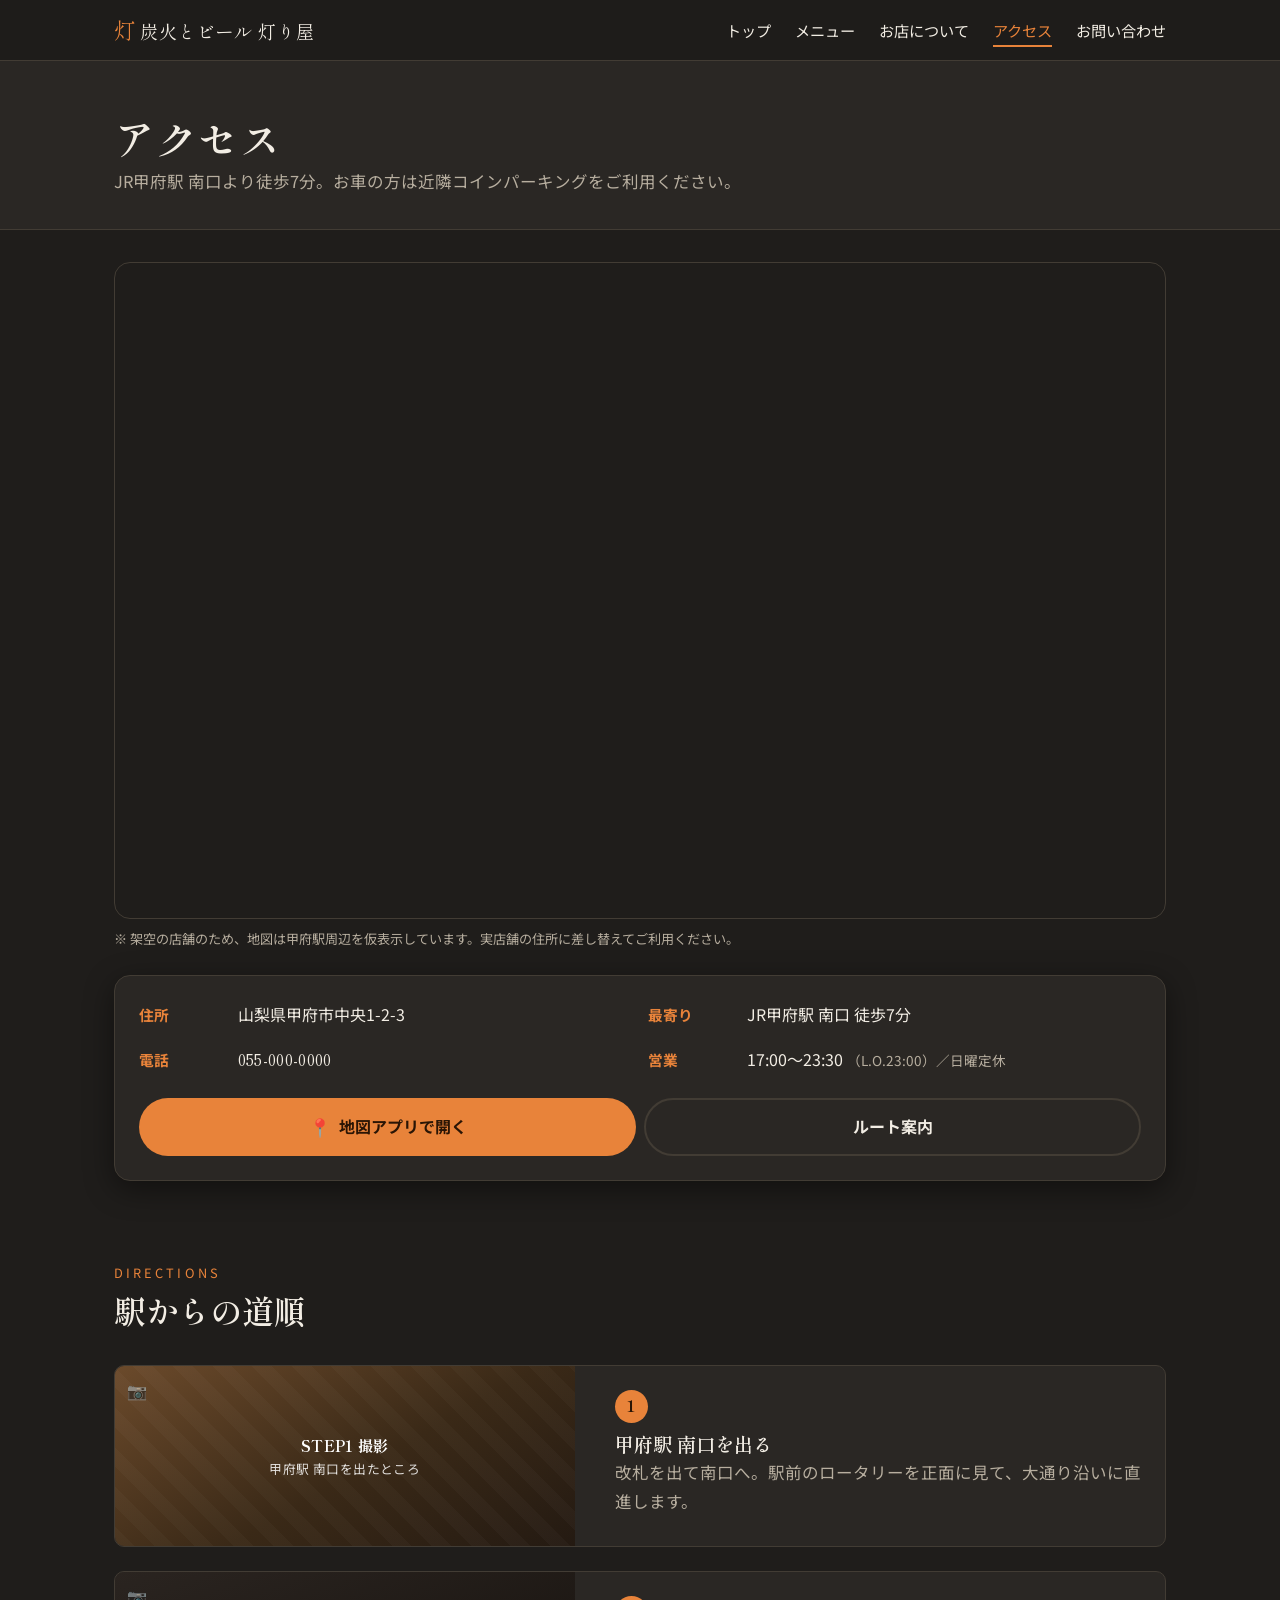
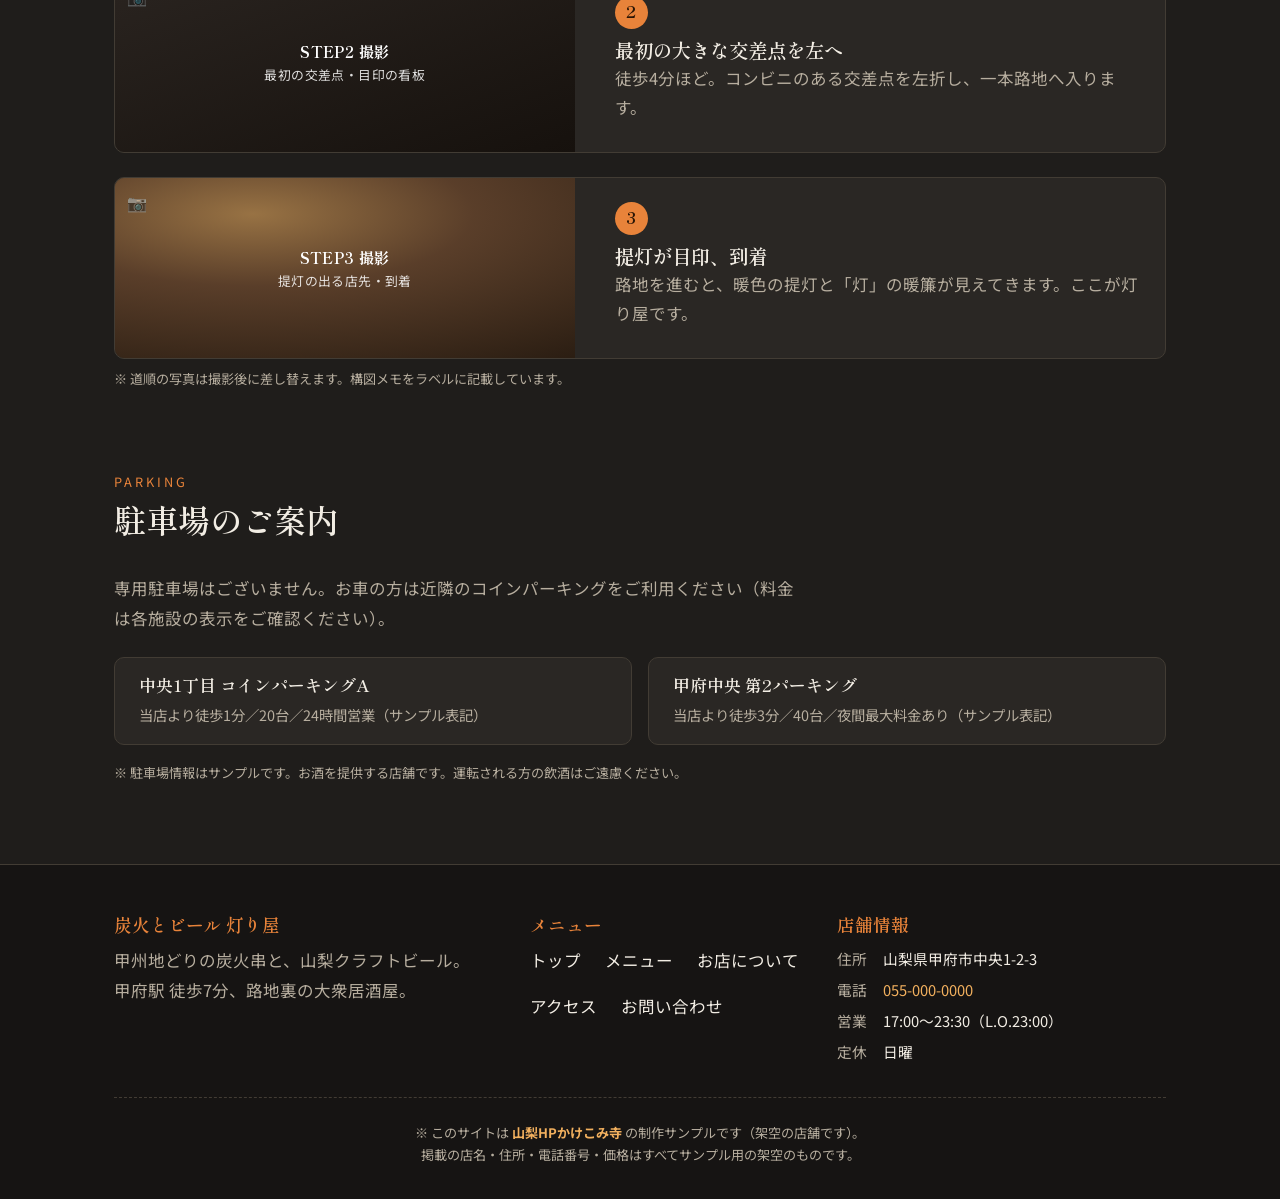
==== access.html @ 6043055e "炭火とビール 灯り屋 サンプルサイト 初版" ====
<!DOCTYPE html>
<html lang="ja">
<head>
  <!-- @parts: head-common -->
  <meta charset="UTF-8">
  <meta name="viewport" content="width=device-width, initial-scale=1.0">
  <title>アクセス｜炭火とビール 灯り屋</title>
  <meta name="description" content="JR甲府駅 南口より徒歩7分。灯り屋への地図・駅からの道順・近隣コインパーキングのご案内。">
  <meta property="og:type" content="website">
  <meta property="og:site_name" content="炭火とビール 灯り屋">
  <meta property="og:title" content="アクセス｜炭火とビール 灯り屋">
  <meta property="og:description" content="甲府駅 徒歩7分。地図・駅からの道順・近隣コインパーキング案内。">
  <meta property="og:url" content="./access.html">
  <meta property="og:image" content="./assets/img/ogp.png">
  <meta name="twitter:card" content="summary_large_image">
  <link rel="icon" type="image/svg+xml" href="assets/img/favicon.svg">
  <link rel="preconnect" href="https://fonts.googleapis.com">
  <link rel="preconnect" href="https://fonts.gstatic.com" crossorigin>
  <link href="https://fonts.googleapis.com/css2?family=Noto+Sans+JP:wght@400;500;700&family=Shippori+Mincho:wght@500;600;700&display=swap" rel="stylesheet">
  <link rel="stylesheet" href="assets/css/style.css">
  <!-- /@parts -->
</head>
<body>
  <!-- @parts: header -->
  <header class="site-header">
    <div class="container site-header__inner">
      <p class="brand">
        <a href="index.html">
          <span class="brand__mark">灯</span>
          <span class="brand__name">炭火とビール 灯り屋</span>
        </a>
      </p>
      <button class="nav-toggle" type="button" aria-expanded="false" aria-controls="globalNav" aria-label="メニューを開く">
        <span></span><span></span><span></span>
      </button>
      <nav class="global-nav" id="globalNav" aria-label="メインメニュー">
        <ul>
          <li><a href="index.html">トップ</a></li>
          <li><a href="menu.html">メニュー</a></li>
          <li><a href="about.html">お店について</a></li>
          <li><a href="access.html" aria-current="page">アクセス</a></li>
          <li><a href="contact.html">お問い合わせ</a></li>
        </ul>
      </nav>
    </div>
  </header>
  <!-- /@parts -->

  <main>
    <div class="page-head">
      <div class="container">
        <h1>アクセス</h1>
        <p class="text-mute">JR甲府駅 南口より徒歩7分。お車の方は近隣コインパーキングをご利用ください。</p>
      </div>
    </div>

    <!-- @parts: access-section（差し替え：地図iframe・住所・道順・駐車場） -->
    <section class="section section--tight" aria-labelledby="map-title">
      <div class="container">
        <h2 class="sr-only" id="map-title">地図</h2>
        <div class="map-embed">
          <iframe
            title="灯り屋 周辺地図（甲府駅周辺・仮表示）"
            src="https://www.google.com/maps?q=%E7%94%B2%E5%BA%9C%E9%A7%85&output=embed"
            loading="lazy" referrerpolicy="no-referrer-when-downgrade"></iframe>
        </div>
        <p class="map-note">※ 架空の店舗のため、地図は甲府駅周辺を仮表示しています。実店舗の住所に差し替えてご利用ください。</p>

        <div class="info-card" style="margin-top:var(--space-4)">
          <div class="info-card__grid">
            <dl class="info-row"><dt>住所</dt><dd>山梨県甲府市中央1-2-3</dd></dl>
            <dl class="info-row"><dt>最寄り</dt><dd>JR甲府駅 南口 徒歩7分</dd></dl>
            <dl class="info-row"><dt>電話</dt><dd class="info-card__tel"><a href="tel:055-000-0000">055-000-0000</a></dd></dl>
            <dl class="info-row"><dt>営業</dt><dd>17:00〜23:30 <span class="lo">（L.O.23:00）／日曜定休</span></dd></dl>
          </div>
          <div class="info-card__actions">
            <a class="btn btn--primary" href="https://www.google.com/maps/search/?api=1&query=山梨県甲府市中央1-2-3" target="_blank" rel="noopener"><span class="btn__ico">📍</span>地図アプリで開く</a>
            <a class="btn btn--ghost" href="https://www.google.com/maps/dir/?api=1&destination=山梨県甲府市中央1-2-3" target="_blank" rel="noopener">ルート案内</a>
          </div>
        </div>
      </div>
    </section>

    <!-- 駅からの道順（写真付きステップ前提の構造。.ph を撮影写真に差し替える） -->
    <section class="section" aria-labelledby="route-title">
      <div class="container">
        <header class="section-head">
          <span class="section-head__en">DIRECTIONS</span>
          <h2 class="section-head__ja" id="route-title">駅からの道順</h2>
        </header>
        <ol class="route-steps">
          <li class="route-step">
            <div class="route-step__media"><div class="ph"><span class="ph__label"><strong>STEP1 撮影</strong>甲府駅 南口を出たところ</span></div></div>
            <div class="route-step__body">
              <span class="route-step__no" aria-hidden="true">1</span>
              <h3>甲府駅 南口を出る</h3>
              <p class="text-mute">改札を出て南口へ。駅前のロータリーを正面に見て、大通り沿いに直進します。</p>
            </div>
          </li>
          <li class="route-step">
            <div class="route-step__media"><div class="ph ph--dark"><span class="ph__label"><strong>STEP2 撮影</strong>最初の交差点・目印の看板</span></div></div>
            <div class="route-step__body">
              <span class="route-step__no" aria-hidden="true">2</span>
              <h3>最初の大きな交差点を左へ</h3>
              <p class="text-mute">徒歩4分ほど。コンビニのある交差点を左折し、一本路地へ入ります。</p>
            </div>
          </li>
          <li class="route-step">
            <div class="route-step__media"><div class="ph ph--warm"><span class="ph__label"><strong>STEP3 撮影</strong>提灯の出る店先・到着</span></div></div>
            <div class="route-step__body">
              <span class="route-step__no" aria-hidden="true">3</span>
              <h3>提灯が目印、到着</h3>
              <p class="text-mute">路地を進むと、暖色の提灯と「灯」の暖簾が見えてきます。ここが灯り屋です。</p>
            </div>
          </li>
        </ol>
        <p class="map-note">※ 道順の写真は撮影後に差し替えます。構図メモをラベルに記載しています。</p>
      </div>
    </section>

    <!-- 駐車場案内（近隣コインP） -->
    <section class="section section--tight" aria-labelledby="parking-title">
      <div class="container">
        <header class="section-head">
          <span class="section-head__en">PARKING</span>
          <h2 class="section-head__ja" id="parking-title">駐車場のご案内</h2>
        </header>
        <p class="lead">専用駐車場はございません。お車の方は近隣のコインパーキングをご利用ください（料金は各施設の表示をご確認ください）。</p>
        <div class="parking-list" style="margin-top:var(--space-4)">
          <div class="parking">
            <h3>中央1丁目 コインパーキングA</h3>
            <p>当店より徒歩1分／20台／24時間営業（サンプル表記）</p>
          </div>
          <div class="parking">
            <h3>甲府中央 第2パーキング</h3>
            <p>当店より徒歩3分／40台／夜間最大料金あり（サンプル表記）</p>
          </div>
        </div>
        <p class="menu-note">※ 駐車場情報はサンプルです。お酒を提供する店舗です。運転される方の飲酒はご遠慮ください。</p>
      </div>
    </section>
    <!-- /@parts -->
  </main>

  <!-- @parts: footer -->
  <footer class="site-footer">
    <div class="container">
      <div class="site-footer__grid">
        <div>
          <h3>炭火とビール 灯り屋</h3>
          <p class="text-mute">甲州地どりの炭火串と、山梨クラフトビール。<br>甲府駅 徒歩7分、路地裏の大衆居酒屋。</p>
        </div>
        <nav class="site-footer__nav" aria-label="フッターメニュー">
          <h3>メニュー</h3>
          <ul>
            <li><a href="index.html">トップ</a></li>
            <li><a href="menu.html">メニュー</a></li>
            <li><a href="about.html">お店について</a></li>
            <li><a href="access.html">アクセス</a></li>
            <li><a href="contact.html">お問い合わせ</a></li>
          </ul>
        </nav>
        <div>
          <h3>店舗情報</h3>
          <dl>
            <dt>住所</dt><dd>山梨県甲府市中央1-2-3</dd>
            <dt>電話</dt><dd><a href="tel:055-000-0000">055-000-0000</a></dd>
            <dt>営業</dt><dd>17:00〜23:30（L.O.23:00）</dd>
            <dt>定休</dt><dd>日曜</dd>
          </dl>
        </div>
      </div>
      <p class="footer-note">
        ※ このサイトは <strong>山梨HPかけこみ寺</strong> の制作サンプルです（架空の店舗です）。<br>
        掲載の店名・住所・電話番号・価格はすべてサンプル用の架空のものです。
      </p>
    </div>
  </footer>
  <!-- /@parts -->

  <!-- @parts: mobile-callbar -->
  <nav class="callbar" aria-label="クイック操作">
    <a class="callbar__tel" href="tel:055-000-0000"><span class="callbar__ico">☎</span>電話する</a>
    <a class="callbar__map" href="https://www.google.com/maps/search/?api=1&query=山梨県甲府市中央1-2-3" target="_blank" rel="noopener"><span class="callbar__ico">📍</span>地図を見る</a>
  </nav>
  <!-- /@parts -->

  <script src="assets/js/main.js"></script>
</body>
</html>
---- assets/css/style.css ----
/* ==========================================================================
   炭火とビール 灯り屋 — style.css
   山梨HPかけこみ寺 制作サンプル
   --------------------------------------------------------------------------
   色・余白・フォントは :root に集約。実案件への流用時はここを差し替える。
   目次:
     1. @parts: design-tokens（CSS変数）
     2. リセット & ベース
     3. レイアウト・ユーティリティ
     4. @parts: header
     5. @parts: mobile-callbar（固定電話バー）
     6. @parts: footer
     7. ボタン
     8. ヒーロー（FV）
     9. @parts: info-card（営業情報カード）
    10. @parts: recommend-grid（おすすめ3品）
    11. セクション共通・見出し
    12. @parts: menu-category（メニュー表）／本日のタップ
    13. about（こだわり・ギャラリー）
    14. @parts: access-section（地図・道順・駐車場）
    15. @parts: news-list（お知らせ）
    16. contact（電話導線・フォーム）
    17. 404
    18. プレースホルダ画像（CSSダミー）
    19. レスポンシブ（768px / 1200px）
   ========================================================================== */

/* 1. ====================================================================== */
/* @parts: design-tokens
   実案件への流用時、ほぼここだけ書き換えれば配色・余白が切り替わる。 */
:root {
  /* ---- 配色 ---- */
  --color-bg:        #1F1D1B; /* 墨色（地） */
  --color-bg-2:      #2A2724; /* 一段明るい墨（カード等） */
  --color-bg-3:      #353029; /* さらに明るい面 */
  --color-text:      #F2EDE4; /* 生成りの文字色 */
  --color-text-mute: #B7AE9F; /* 補足テキスト */
  --color-accent:    #E8833A; /* 炭火・提灯の暖色（主アクセント） */
  --color-accent-2:  #F2B05E; /* 明るい暖色（ホバー等） */
  --color-wood:      #6B4A2B; /* 木の質感の差し色 */
  --color-line:      #423C34; /* 区切り線 */
  --color-danger:    #C9483A; /* 注意・定休など */

  /* ---- フォント ---- */
  --font-body:    "Noto Sans JP", system-ui, sans-serif;
  --font-heading: "Shippori Mincho", "Noto Serif JP", serif;

  /* ---- 余白スケール ---- */
  --space-1: 0.25rem;
  --space-2: 0.5rem;
  --space-3: 1rem;
  --space-4: 1.5rem;
  --space-5: 2rem;
  --space-6: 3rem;
  --space-7: 4rem;

  /* ---- レイアウト ---- */
  --maxw: 1100px;
  --radius: 10px;
  --radius-lg: 16px;
  --shadow: 0 8px 30px rgba(0,0,0,.45);

  /* ---- 固定バーの高さ（スマホ） ---- */
  --mobilebar-h: 64px;
}
/* /@parts */

/* 2. リセット & ベース ================================================== */
*, *::before, *::after { box-sizing: border-box; }
* { margin: 0; padding: 0; }
html { -webkit-text-size-adjust: 100%; scroll-behavior: smooth; }

body {
  font-family: var(--font-body);
  background: var(--color-bg);
  color: var(--color-text);
  line-height: 1.8;
  font-size: 16px;
  /* 下部の固定バーに本文が隠れないよう余白を確保（スマホ） */
  padding-bottom: calc(var(--mobilebar-h) + env(safe-area-inset-bottom, 0px));
}

img { max-width: 100%; height: auto; display: block; }
a { color: var(--color-accent-2); text-decoration: none; }
a:hover { text-decoration: underline; }
ul { list-style: none; }
h1, h2, h3, h4 { font-family: var(--font-heading); font-weight: 600; line-height: 1.4; }

:focus-visible { outline: 2px solid var(--color-accent-2); outline-offset: 2px; }

/* 3. レイアウト・ユーティリティ ======================================== */
.container { width: 100%; max-width: var(--maxw); margin-inline: auto; padding-inline: var(--space-4); }
.section { padding-block: var(--space-6); }
.section--tight { padding-block: var(--space-5); }
.text-mute { color: var(--color-text-mute); }
.accent { color: var(--color-accent); }
.center { text-align: center; }
.sr-only {
  position: absolute; width: 1px; height: 1px; padding: 0; margin: -1px;
  overflow: hidden; clip: rect(0,0,0,0); white-space: nowrap; border: 0;
}

/* 4. ====================================================================== */
/* @parts: header（差し替え：店名ロゴ文言・ナビ項目） */
.site-header {
  position: sticky; top: 0; z-index: 50;
  background: rgba(31,29,27,.92);
  backdrop-filter: blur(6px);
  border-bottom: 1px solid var(--color-line);
}
.site-header__inner {
  display: flex; align-items: center; justify-content: space-between;
  gap: var(--space-3); min-height: 60px;
}
.brand { display: flex; align-items: baseline; gap: .5em; font-family: var(--font-heading); }
.brand__mark { color: var(--color-accent); font-size: 1.35rem; }
.brand__name { font-size: 1.15rem; letter-spacing: .04em; }
.brand__sub { font-size: .7rem; color: var(--color-text-mute); letter-spacing: .1em; }
.brand a { color: inherit; }
.brand a:hover { text-decoration: none; }

.nav-toggle {
  display: inline-flex; flex-direction: column; gap: 5px;
  width: 44px; height: 44px; align-items: center; justify-content: center;
  background: transparent; border: 1px solid var(--color-line); border-radius: 8px;
  cursor: pointer;
}
.nav-toggle span { display: block; width: 22px; height: 2px; background: var(--color-text); transition: .25s; }
.nav-toggle[aria-expanded="true"] span:nth-child(1) { transform: translateY(7px) rotate(45deg); }
.nav-toggle[aria-expanded="true"] span:nth-child(2) { opacity: 0; }
.nav-toggle[aria-expanded="true"] span:nth-child(3) { transform: translateY(-7px) rotate(-45deg); }

.global-nav ul { display: flex; gap: var(--space-4); }
.global-nav a {
  color: var(--color-text); font-size: .95rem; padding-block: .3em;
  border-bottom: 2px solid transparent;
}
.global-nav a:hover { color: var(--color-accent-2); text-decoration: none; }
.global-nav a[aria-current="page"] { color: var(--color-accent); border-bottom-color: var(--color-accent); }
/* /@parts */

/* 5. ====================================================================== */
/* @parts: mobile-callbar（差し替え：tel番号・地図URL）
   スマホ最重要UI。画面下に固定で [電話する][地図を見る]。 */
.callbar {
  position: fixed; left: 0; right: 0; bottom: 0; z-index: 60;
  display: grid; grid-template-columns: 1fr 1fr;
  background: var(--color-bg-2);
  border-top: 1px solid var(--color-line);
  padding-bottom: env(safe-area-inset-bottom, 0px);
}
.callbar a {
  display: flex; align-items: center; justify-content: center; gap: .4em;
  min-height: var(--mobilebar-h); font-weight: 700; font-size: 1.02rem;
  color: var(--color-text); text-decoration: none;
}
.callbar a:hover { text-decoration: none; }
.callbar__tel { background: var(--color-accent); color: #2a1505; }
.callbar__map { background: var(--color-bg-3); }
.callbar__ico { font-size: 1.2em; line-height: 1; }
/* デスクトップでは非表示（スマホ限定UI） */
@media (min-width: 768px) { .callbar { display: none; } body { padding-bottom: 0; } }
/* /@parts */

/* 6. ====================================================================== */
/* @parts: footer（差し替え：店名・住所・tel・サンプル注記は固定で残す） */
.site-footer {
  background: #161413; border-top: 1px solid var(--color-line);
  padding-block: var(--space-6) var(--space-5); margin-top: var(--space-6);
}
.site-footer__grid { display: grid; gap: var(--space-5); grid-template-columns: 1fr; }
.site-footer h3 { font-size: 1.1rem; color: var(--color-accent); margin-bottom: var(--space-2); }
.site-footer__nav ul { display: flex; flex-wrap: wrap; gap: var(--space-3) var(--space-4); }
.site-footer__nav a { color: var(--color-text); }
.site-footer dl { display: grid; grid-template-columns: auto 1fr; gap: .3em var(--space-3); font-size: .92rem; }
.site-footer dt { color: var(--color-text-mute); }
.footer-note {
  margin-top: var(--space-5); padding-top: var(--space-4);
  border-top: 1px dashed var(--color-line);
  font-size: .82rem; color: var(--color-text-mute); text-align: center; line-height: 1.7;
}
.footer-note strong { color: var(--color-accent-2); font-weight: 700; }
/* /@parts */

/* 7. ボタン ============================================================= */
.btn {
  display: inline-flex; align-items: center; justify-content: center; gap: .5em;
  padding: .8em 1.4em; border-radius: 999px; font-weight: 700; font-size: 1rem;
  border: 2px solid transparent; cursor: pointer; text-align: center;
  transition: transform .15s, background .2s, color .2s;
}
.btn:hover { text-decoration: none; transform: translateY(-2px); }
.btn--primary { background: var(--color-accent); color: #2a1505; }
.btn--primary:hover { background: var(--color-accent-2); }
.btn--ghost { background: transparent; color: var(--color-text); border-color: var(--color-line); }
.btn--ghost:hover { border-color: var(--color-accent); color: var(--color-accent-2); }
.btn--block { width: 100%; }
.btn__ico { font-size: 1.1em; line-height: 1; }

/* 8. ヒーロー（FV） ==================================================== */
.hero { position: relative; overflow: hidden; }
.hero__media {
  /* 写真差し替え場所：背景画像をここに指定（現状はCSSダミー） */
  min-height: 78vh; display: grid; align-items: end;
  background:
    linear-gradient(180deg, rgba(31,29,27,.15) 0%, rgba(31,29,27,.55) 55%, rgba(31,29,27,.96) 100%),
    radial-gradient(120% 90% at 70% 18%, rgba(232,131,58,.42), rgba(232,131,58,0) 55%),
    repeating-linear-gradient(115deg, #241f1b 0 22px, #1d1916 22px 44px),
    var(--color-bg);
}
.hero__inner { padding-block: var(--space-7) var(--space-6); }
.hero__catch {
  font-family: var(--font-heading);
  font-size: clamp(2.2rem, 8vw, 4rem); line-height: 1.25; letter-spacing: .03em;
  text-shadow: 0 4px 24px rgba(0,0,0,.6);
}
.hero__catch .em { color: var(--color-accent-2); }
.hero__sub { margin-top: var(--space-3); font-size: clamp(1rem, 3.6vw, 1.25rem); color: var(--color-text); max-width: 30em; }
.hero__cta { margin-top: var(--space-5); display: flex; flex-wrap: wrap; gap: var(--space-3); }
.hero__badge {
  display: inline-block; margin-bottom: var(--space-3);
  font-size: .82rem; letter-spacing: .14em; color: var(--color-accent);
  border: 1px solid var(--color-accent); border-radius: 999px; padding: .3em 1em;
}

/* 9. ====================================================================== */
/* @parts: info-card（差し替え：営業時間・定休・tel・地図URL）
   FV直下の最重要情報。営業中かどうかを外で探す人がまず見る。 */
.info-card {
  background: var(--color-bg-2); border: 1px solid var(--color-line);
  border-radius: var(--radius-lg); padding: var(--space-4); box-shadow: var(--shadow);
}
.info-card__grid { display: grid; gap: var(--space-3); grid-template-columns: 1fr; }
.info-row { display: grid; grid-template-columns: 5.5em 1fr; gap: var(--space-2); align-items: baseline; }
.info-row dt { color: var(--color-accent); font-weight: 700; font-size: .92rem; }
.info-row dd { font-size: 1rem; }
.info-row dd .lo { color: var(--color-text-mute); font-size: .85rem; }
.info-card__tel { font-family: var(--font-heading); font-size: 1.6rem; color: var(--color-text); letter-spacing: .02em; }
.info-card__tel a { color: inherit; }
.info-card__actions { margin-top: var(--space-4); display: grid; gap: var(--space-2); grid-template-columns: 1fr 1fr; }
.badge-closed { color: var(--color-danger); font-weight: 700; }
/* /@parts */

/* 10. ===================================================================== */
/* @parts: recommend-grid（差し替え：3品の画像・名前・価格・説明） */
.recommend__grid { display: grid; gap: var(--space-4); grid-template-columns: 1fr; }
.rec-card {
  background: var(--color-bg-2); border: 1px solid var(--color-line);
  border-radius: var(--radius); overflow: hidden; display: flex; flex-direction: column;
}
.rec-card__media { aspect-ratio: 4 / 3; }
.rec-card__body { padding: var(--space-4); display: flex; flex-direction: column; gap: var(--space-2); flex: 1; }
.rec-card__name { font-size: 1.2rem; display: flex; justify-content: space-between; align-items: baseline; gap: var(--space-2); }
.rec-card__price { color: var(--color-accent); font-weight: 700; white-space: nowrap; }
.rec-card__desc { color: var(--color-text-mute); font-size: .92rem; }
/* /@parts */

/* 11. セクション共通・見出し =========================================== */
.section-head { margin-bottom: var(--space-5); }
.section-head__ja { font-size: clamp(1.5rem, 5vw, 2rem); }
.section-head__en { display: block; font-family: var(--font-body); font-size: .8rem; letter-spacing: .24em; color: var(--color-accent); margin-bottom: .3em; }
.section-head--center { text-align: center; }
.lead { color: var(--color-text-mute); max-width: 42em; }
.page-head { background: var(--color-bg-2); border-bottom: 1px solid var(--color-line); padding-block: var(--space-6) var(--space-5); }
.page-head h1 { font-size: clamp(1.8rem, 6vw, 2.6rem); }

/* 12. ===================================================================== */
/* @parts: menu-category（差し替え：カテゴリ名・品目・価格）
   品名と価格の2カラム。dl/divの繰り返しで増減が容易。 */
.menu-cat { margin-bottom: var(--space-6); }
.menu-cat__title { font-size: 1.35rem; color: var(--color-accent); padding-bottom: var(--space-2); border-bottom: 2px solid var(--color-line); margin-bottom: var(--space-4); display: flex; align-items: baseline; gap: .6em; }
.menu-cat__title small { font-family: var(--font-body); font-size: .72rem; letter-spacing: .12em; color: var(--color-text-mute); }
.menu-list { display: grid; gap: var(--space-1); }
.menu-item { display: grid; grid-template-columns: 1fr auto; gap: var(--space-3); align-items: baseline; padding: .55em 0; border-bottom: 1px dashed var(--color-line); }
.menu-item__name { font-size: 1.02rem; }
.menu-item__name .note { display: block; font-size: .82rem; color: var(--color-text-mute); }
.menu-item__price { color: var(--color-accent-2); font-weight: 700; white-space: nowrap; font-family: var(--font-heading); }
.menu-note { font-size: .82rem; color: var(--color-text-mute); margin-top: var(--space-3); }
/* /@parts */

/* 本日のタップ（クラフトビール更新枠：ここだけ差し替えれば日々更新できる） */
.tap-board { background: linear-gradient(160deg, var(--color-bg-3), var(--color-bg-2)); border: 1px solid var(--color-accent); border-radius: var(--radius-lg); padding: var(--space-4); box-shadow: var(--shadow); }
.tap-board__head { display: flex; align-items: center; gap: .6em; margin-bottom: var(--space-3); }
.tap-board__head h2 { font-size: 1.3rem; }
.tap-board__date { font-size: .82rem; color: var(--color-text-mute); }
.tap-list { display: grid; gap: var(--space-2); grid-template-columns: 1fr; }
.tap-item { display: grid; grid-template-columns: 1.6em 1fr auto; gap: var(--space-2); align-items: baseline; padding: .5em 0; border-bottom: 1px dashed var(--color-line); }
.tap-item__no { color: var(--color-accent); font-family: var(--font-heading); font-weight: 700; }
.tap-item__name { font-weight: 700; }
.tap-item__name .style { display: block; font-weight: 400; font-size: .82rem; color: var(--color-text-mute); }
.tap-item__price { color: var(--color-accent-2); font-weight: 700; white-space: nowrap; }

/* 13. about ============================================================= */
.feature-list { display: grid; gap: var(--space-4); grid-template-columns: 1fr; }
.feature { background: var(--color-bg-2); border: 1px solid var(--color-line); border-radius: var(--radius); padding: var(--space-4); border-left: 4px solid var(--color-accent); }
.feature h3 { font-size: 1.2rem; margin-bottom: var(--space-2); }
.feature p { color: var(--color-text-mute); font-size: .95rem; }
.gallery { display: grid; gap: var(--space-3); grid-template-columns: repeat(2, 1fr); }
.gallery__item { aspect-ratio: 1 / 1; border-radius: var(--radius); overflow: hidden; }
.gallery__item:first-child { grid-column: 1 / -1; aspect-ratio: 16 / 9; }

/* 14. ===================================================================== */
/* @parts: access-section（差し替え：地図iframe・住所・道順・駐車場） */
.map-embed { position: relative; width: 100%; aspect-ratio: 16 / 10; border-radius: var(--radius-lg); overflow: hidden; border: 1px solid var(--color-line); }
.map-embed iframe { position: absolute; inset: 0; width: 100%; height: 100%; border: 0; filter: saturate(.85) contrast(.95); }
.map-note { font-size: .82rem; color: var(--color-text-mute); margin-top: var(--space-2); }
.route-steps { display: grid; gap: var(--space-4); counter-reset: step; }
.route-step { display: grid; grid-template-columns: 1fr; gap: var(--space-3); background: var(--color-bg-2); border: 1px solid var(--color-line); border-radius: var(--radius); overflow: hidden; }
.route-step__media { aspect-ratio: 16 / 9; }
.route-step__body { padding: var(--space-4); }
.route-step__no { counter-increment: step; display: inline-flex; align-items: center; justify-content: center; width: 2em; height: 2em; border-radius: 50%; background: var(--color-accent); color: #2a1505; font-weight: 700; font-family: var(--font-heading); margin-bottom: var(--space-2); }
.route-step__no::before { content: "STEP " counter(step); position: absolute; left: -9999px; }
.parking-list { display: grid; gap: var(--space-3); }
.parking { display: grid; grid-template-columns: 1fr; gap: var(--space-1); background: var(--color-bg-2); border: 1px solid var(--color-line); border-radius: var(--radius); padding: var(--space-3) var(--space-4); }
.parking h3 { font-size: 1.05rem; }
.parking p { font-size: .9rem; color: var(--color-text-mute); }
/* /@parts */

/* 15. ===================================================================== */
/* @parts: news-list（差し替え：日付・タグ・本文。新着を上に足すだけ） */
.news-list { display: grid; gap: 0; }
.news-item { display: grid; grid-template-columns: 7em auto 1fr; gap: var(--space-3); align-items: baseline; padding: var(--space-3) 0; border-bottom: 1px solid var(--color-line); }
.news-item__date { color: var(--color-text-mute); font-size: .88rem; }
.news-item__tag { font-size: .72rem; padding: .15em .7em; border-radius: 999px; background: var(--color-bg-3); color: var(--color-accent-2); white-space: nowrap; }
.news-item__text { font-size: .95rem; }
/* /@parts */

/* 16. contact ========================================================== */
.reserve-cta { background: var(--color-bg-2); border: 1px solid var(--color-accent); border-radius: var(--radius-lg); padding: var(--space-5); text-align: center; box-shadow: var(--shadow); }
.reserve-cta h2 { font-size: 1.4rem; margin-bottom: var(--space-2); }
.reserve-cta__tel { font-family: var(--font-heading); font-size: 2rem; color: var(--color-accent); display: inline-block; margin-block: var(--space-2); }
.reserve-cta__tel a { color: inherit; }
.reserve-cta__hours { color: var(--color-text-mute); font-size: .9rem; }

.form { display: grid; gap: var(--space-4); max-width: 36em; }
.form__row { display: grid; gap: var(--space-1); }
.form__row label { font-weight: 700; font-size: .95rem; }
.form__row .req { color: var(--color-danger); font-size: .8rem; margin-left: .3em; }
.form__row input, .form__row textarea, .form__row select {
  font: inherit; color: var(--color-text); background: var(--color-bg-2);
  border: 1px solid var(--color-line); border-radius: var(--radius); padding: .7em .9em; width: 100%;
}
.form__row input:focus, .form__row textarea:focus, .form__row select:focus { border-color: var(--color-accent); outline: none; }
.form__note { font-size: .82rem; color: var(--color-text-mute); }

/* 17. 404 ============================================================== */
.notfound { text-align: center; padding-block: var(--space-7); }
.notfound__code { font-family: var(--font-heading); font-size: clamp(4rem, 18vw, 9rem); color: var(--color-accent); line-height: 1; }
.notfound__lead { color: var(--color-text-mute); margin-block: var(--space-3) var(--space-5); }

/* 18. プレースホルダ画像（CSSダミー） ================================== */
/* 写真が用意でき次第、img要素へ差し替える。ラベルは構図メモ。 */
.ph {
  position: relative; display: flex; align-items: center; justify-content: center;
  width: 100%; height: 100%; min-height: 120px; color: var(--color-text);
  text-align: center; padding: var(--space-3); overflow: hidden;
  background:
    repeating-linear-gradient(45deg, rgba(255,255,255,.025) 0 14px, transparent 14px 28px),
    linear-gradient(150deg, var(--color-wood) 0%, #3a2917 55%, #241a12 100%);
}
.ph::before {
  content: "📷"; position: absolute; top: 10px; left: 12px; font-size: 1rem; opacity: .55;
}
.ph--warm { background: radial-gradient(120% 100% at 30% 20%, rgba(242,176,94,.55), rgba(232,131,58,.25) 40%, #2a1d12 100%); }
.ph--dark { background: linear-gradient(160deg, #2a2420, #16110d); }
.ph__label { position: relative; font-size: .8rem; line-height: 1.5; color: rgba(255,255,255,.85); letter-spacing: .03em; max-width: 90%; }
.ph__label strong { display: block; font-family: var(--font-heading); font-size: .95rem; color: #fff; margin-bottom: .15em; }

/* 19. レスポンシブ ===================================================== */
/* タブレット以上 768px */
@media (min-width: 768px) {
  body { font-size: 16.5px; }
  .info-card__grid { grid-template-columns: 1fr 1fr; }
  .recommend__grid { grid-template-columns: repeat(3, 1fr); }
  .feature-list { grid-template-columns: repeat(3, 1fr); }
  .gallery { grid-template-columns: repeat(3, 1fr); }
  .route-step { grid-template-columns: 4fr 5fr; }
  .route-step__media { aspect-ratio: auto; min-height: 180px; }
  .parking-list { grid-template-columns: 1fr 1fr; }
  .site-footer__grid { grid-template-columns: 1.4fr 1fr 1.2fr; }
  .tap-list { grid-template-columns: 1fr 1fr; }
  .form--2col { grid-template-columns: 1fr 1fr; }
  .form--2col .form__row--full { grid-column: 1 / -1; }
}

/* デスクトップ 1200px */
@media (min-width: 1200px) {
  .hero__media { min-height: 82vh; }
  .gallery__item:first-child { aspect-ratio: 21 / 9; }
}

/* PCではハンバーガーを隠してナビ常時表示、スマホでは逆 */
@media (max-width: 767px) {
  .global-nav {
    position: absolute; top: 100%; left: 0; right: 0;
    background: var(--color-bg-2); border-bottom: 1px solid var(--color-line);
    max-height: 0; overflow: hidden; transition: max-height .3s ease;
  }
  .global-nav[data-open="true"] { max-height: 60vh; }
  .global-nav ul { flex-direction: column; gap: 0; padding: var(--space-2) var(--space-4); }
  .global-nav li { border-bottom: 1px solid var(--color-line); }
  .global-nav li:last-child { border-bottom: 0; }
  .global-nav a { display: block; padding: .9em 0; }
}
@media (min-width: 768px) {
  .nav-toggle { display: none; }
}

/* モーション配慮 */
@media (prefers-reduced-motion: reduce) {
  * { scroll-behavior: auto !important; transition: none !important; }
}
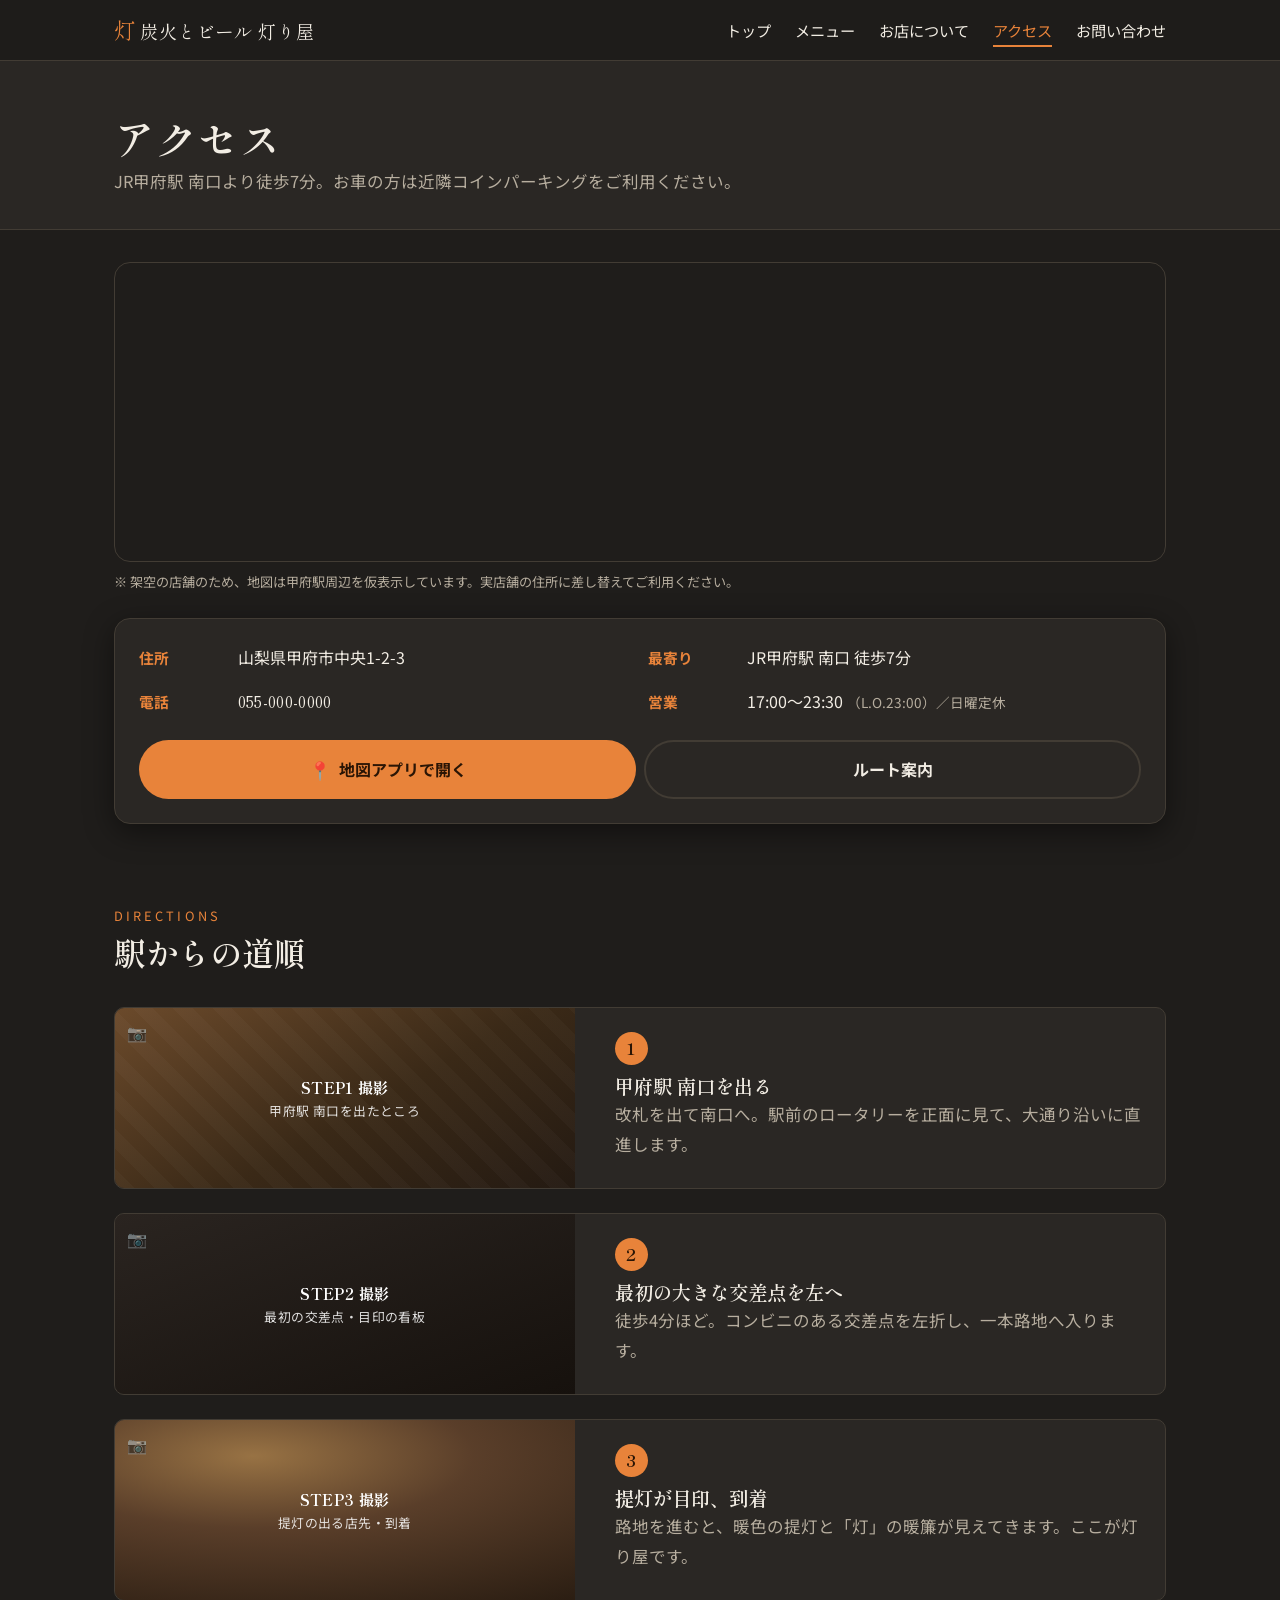
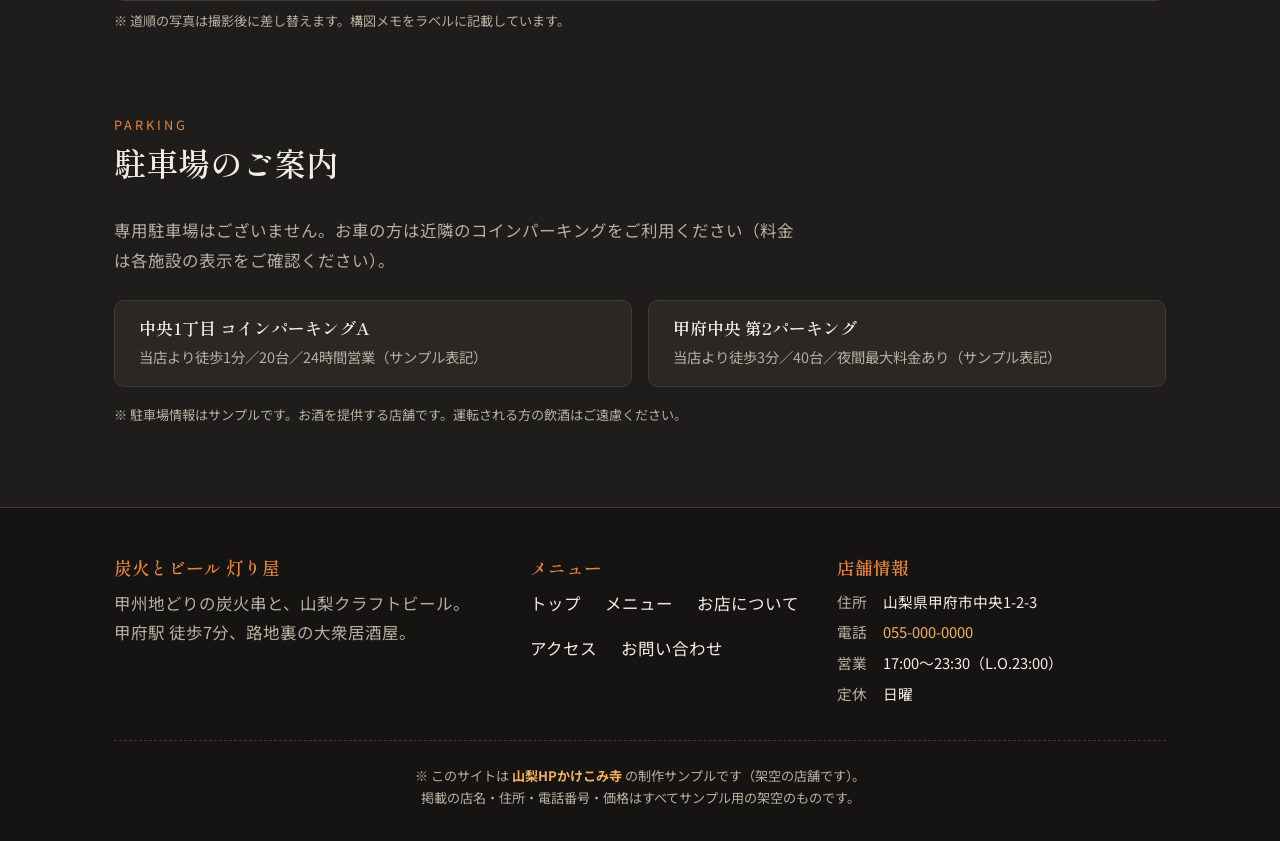
==== commit 1465f015: "地図をGoogleマップiframe埋め込みに修正（甲府駅周辺・高さ300px）" ====
--- a/access.html
+++ b/access.html
@@ -61,7 +61,8 @@
         <div class="map-embed">
           <iframe
             title="灯り屋 周辺地図（甲府駅周辺・仮表示）"
-            src="https://www.google.com/maps?q=%E7%94%B2%E5%BA%9C%E9%A7%85&output=embed"
+            src="https://www.google.com/maps/embed?pb=!1m18!1m12!1m3!1d3236.0!2d138.5685!3d35.6664!2m3!1f0!2f0!3f0!3m2!1i1024!2i768!4f13.1!3m3!1m2!1s0x0%3A0x0!2z5pSv5bqc6aeF!5e0!3m2!1sja!2sjp!4v1700000000000"
+            width="100%" height="300" style="border:0" allowfullscreen=""
             loading="lazy" referrerpolicy="no-referrer-when-downgrade"></iframe>
         </div>
         <p class="map-note">※ 架空の店舗のため、地図は甲府駅周辺を仮表示しています。実店舗の住所に差し替えてご利用ください。</p>
--- a/assets/css/style.css
+++ b/assets/css/style.css
@@ -301,7 +301,7 @@
 
 /* 14. ===================================================================== */
 /* @parts: access-section（差し替え：地図iframe・住所・道順・駐車場） */
-.map-embed { position: relative; width: 100%; aspect-ratio: 16 / 10; border-radius: var(--radius-lg); overflow: hidden; border: 1px solid var(--color-line); }
+.map-embed { position: relative; width: 100%; height: 300px; border-radius: var(--radius-lg); overflow: hidden; border: 1px solid var(--color-line); }
 .map-embed iframe { position: absolute; inset: 0; width: 100%; height: 100%; border: 0; filter: saturate(.85) contrast(.95); }
 .map-note { font-size: .82rem; color: var(--color-text-mute); margin-top: var(--space-2); }
 .route-steps { display: grid; gap: var(--space-4); counter-reset: step; }
